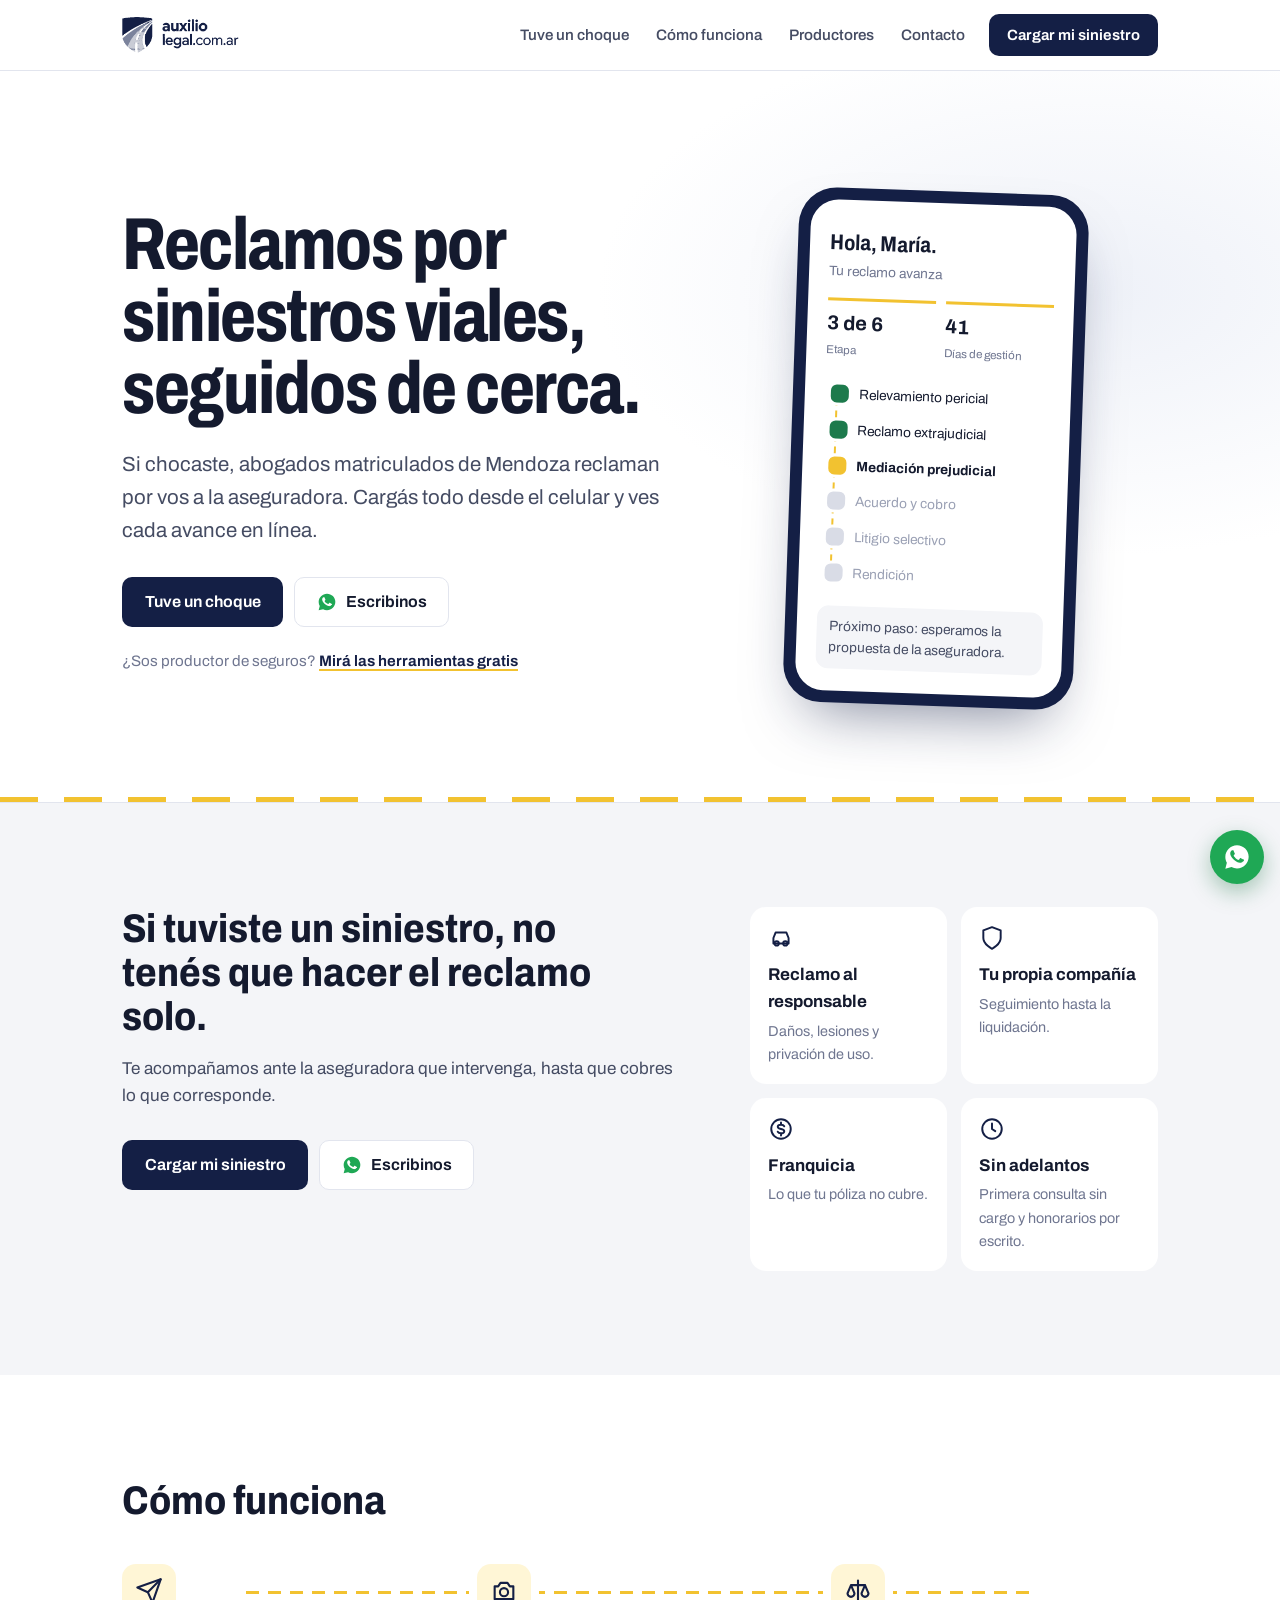
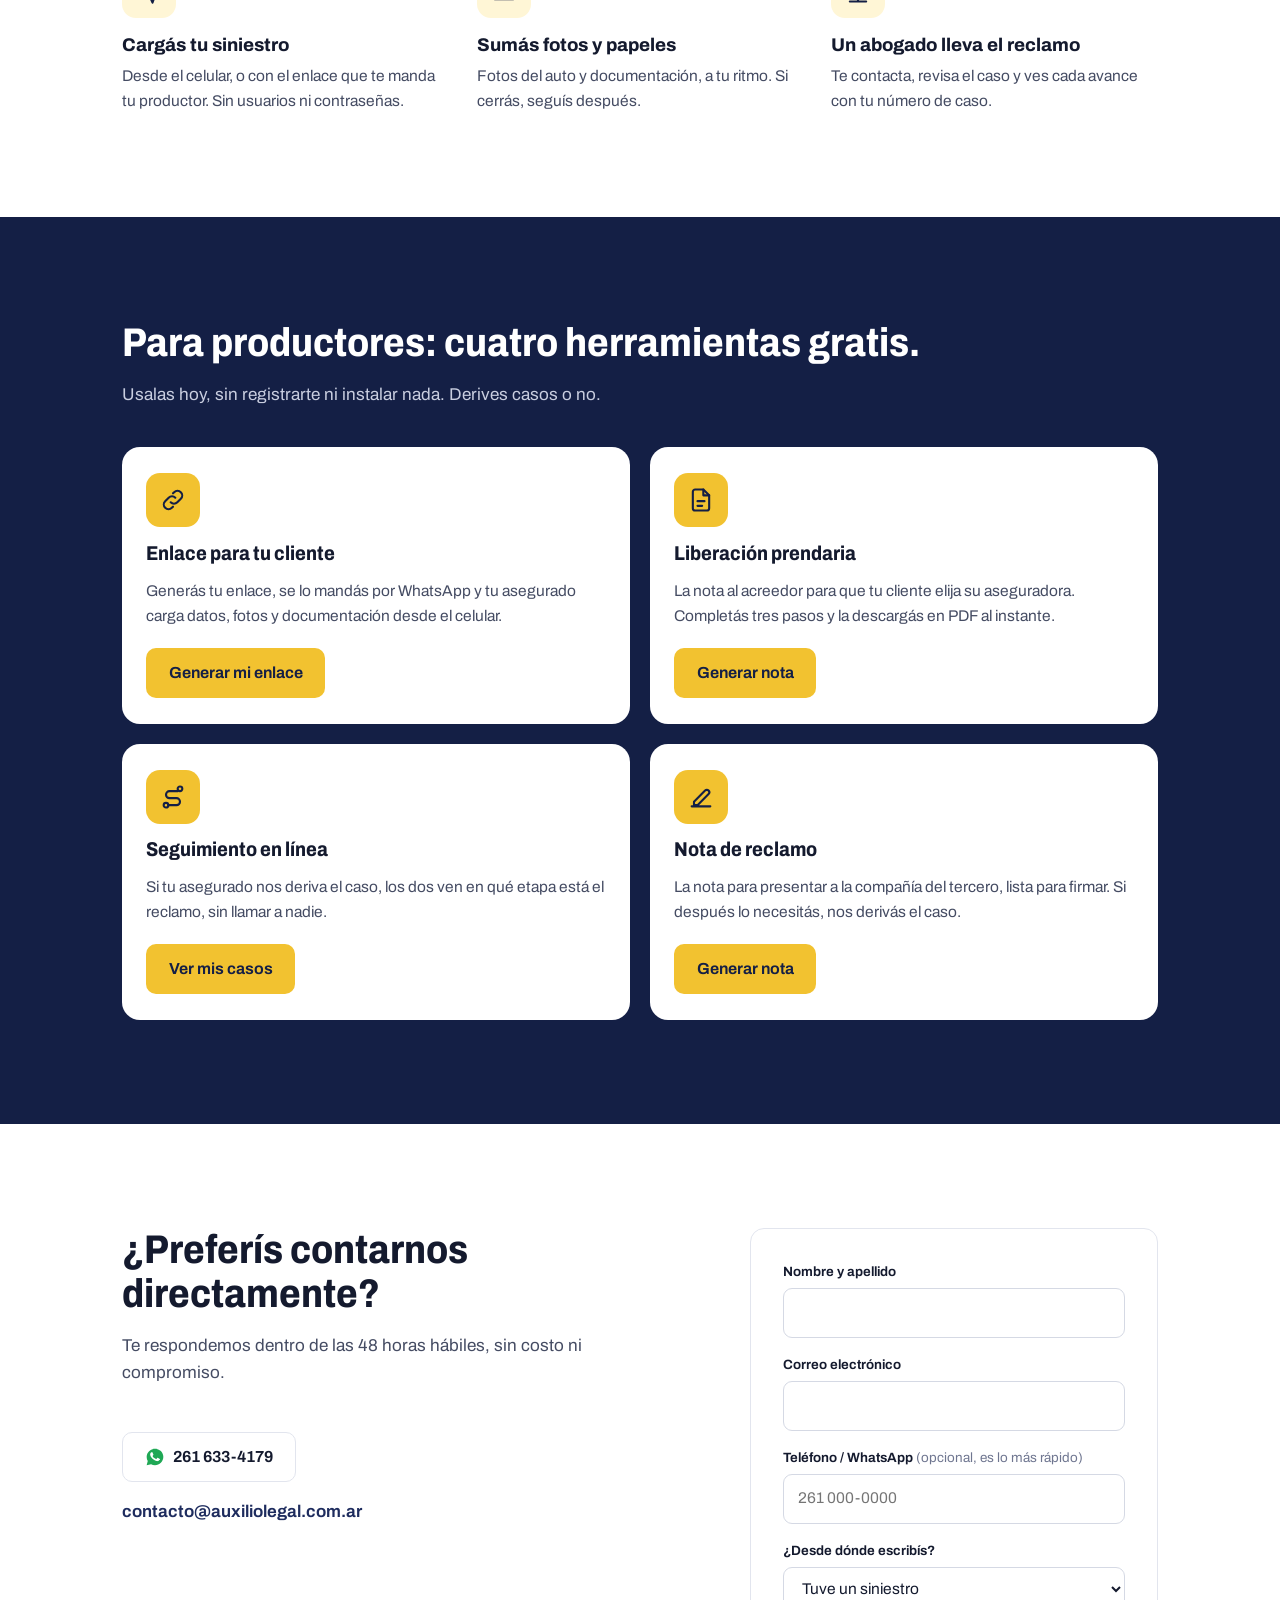
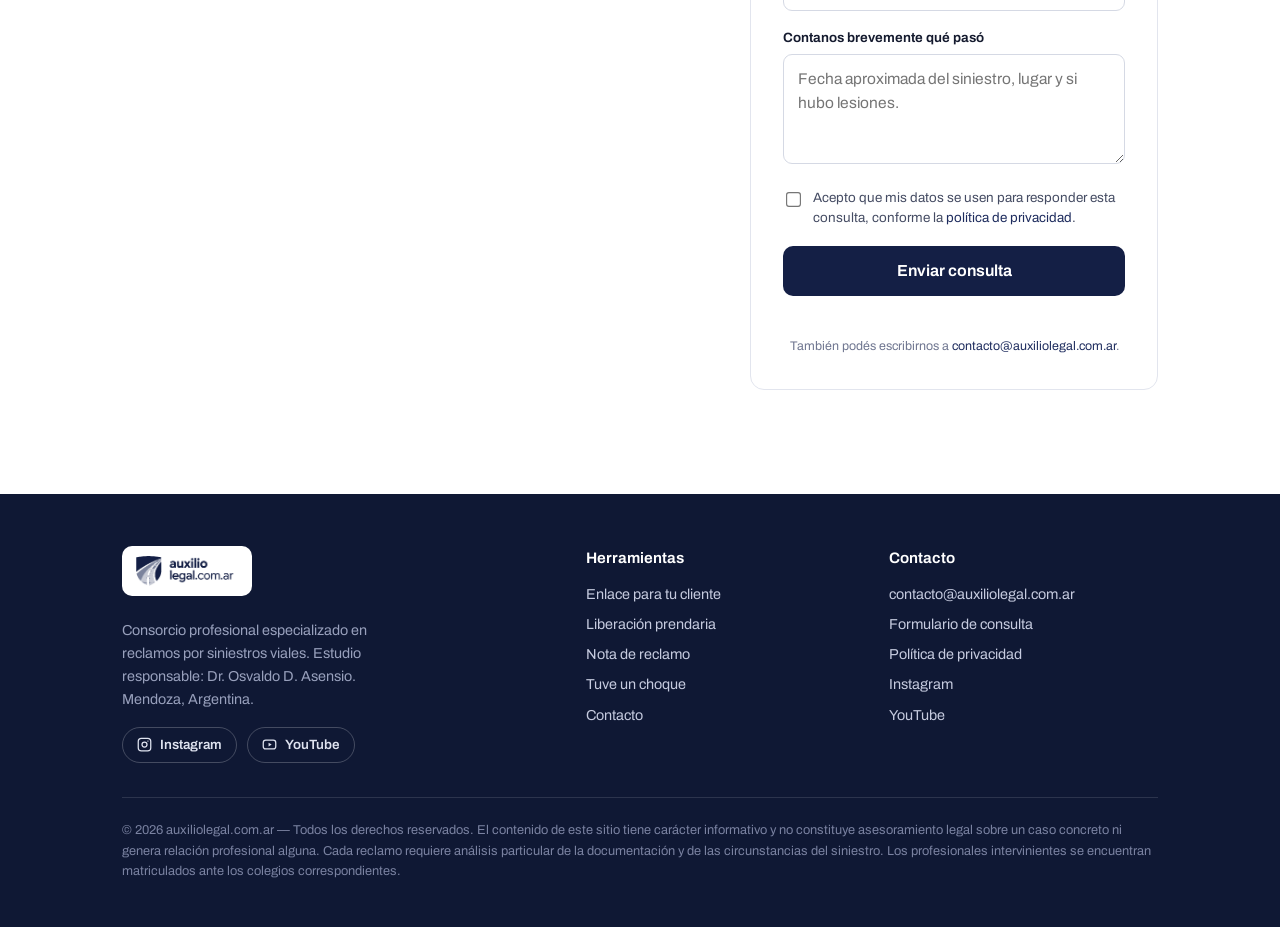
==== index.html @ 7594c1c8 "Sitio AuxilioLegal: landing de campaña /choque y correcciones del QA Co-Authored-By: Claude Opus 5.5" ====
<!DOCTYPE html>
<html lang="es-AR">
<head>
<meta charset="utf-8">
<meta name="viewport" content="width=device-width, initial-scale=1">
<title>AuxilioLegal — Reclamos por siniestros viales</title>
<meta name="description" content="Abogados matriculados de Mendoza para reclamos por choques y siniestros viales: daños del vehículo, lesiones y días sin auto. Cargá tu siniestro desde el celular. Primera consulta sin costo.">
<link rel="canonical" href="https://auxiliolegal.com.ar/">
<meta name="theme-color" content="#141f45">
<link rel="icon" type="image/png" href="/assets/favicon.png">
<meta property="og:title" content="AuxilioLegal — Reclamos por siniestros viales">
<meta property="og:description" content="Acompañamos a quienes tuvieron un siniestro vial en su reclamo ante las compañías de seguros, con abogados matriculados y condiciones por escrito.">
<meta property="og:type" content="website">
<meta property="og:locale" content="es_AR">
<meta property="og:url" content="https://auxiliolegal.com.ar/">
<meta property="og:image" content="https://auxiliolegal.com.ar/assets/og-choque.png">
<meta property="og:image:width" content="1200">
<meta property="og:image:height" content="630">
<meta name="twitter:card" content="summary_large_image">
<link rel="preconnect" href="https://fonts.googleapis.com">
<link rel="preconnect" href="https://fonts.gstatic.com" crossorigin>
<link href="https://fonts.googleapis.com/css2?family=Archivo:wdth,wght@62..125,400..800&display=swap" rel="stylesheet">
<link rel="stylesheet" href="/assets/al.css">
</head>
<body>

<header class="top">
  <div class="wrap bar">
    <a class="brand" href="/" aria-label="AuxilioLegal — inicio"><img src="/assets/logo.png" alt="AuxilioLegal" width="440" height="130"></a>
    <nav>
      <ul class="nav-links" id="navLinks">
        <li><a href="/choque">Tuve un choque</a></li>
        <li><a href="#como">Cómo funciona</a></li>
        <li><a href="#productores">Productores</a></li>
        <li><a href="#contacto">Contacto</a></li>
      </ul>
      <button class="nav-toggle" id="navToggle" aria-label="Abrir menú" aria-expanded="false" aria-controls="navLinks"><span></span></button>
    </nav>
    <a class="btn btn-primary bar-cta" href="/s?o=home">Cargar mi siniestro</a>
  </div>
</header>

<main id="top">

<section class="hero hero2">
  <div class="wrap hero-grid2">
    <div>
      <h1>Reclamos por siniestros viales, seguidos de cerca.</h1>
      <p class="lead">Si chocaste, abogados matriculados de Mendoza reclaman por vos a la aseguradora. Cargás todo desde el celular y ves cada avance en línea.</p>
      <div class="actions">
        <a class="btn btn-primary" href="/choque">Tuve un choque</a>
        <a class="btn btn-wa" href="https://wa.me/5492616334179?text=Hola%2C%20quiero%20hacer%20una%20consulta%20por%20un%20siniestro%20vial." target="_blank" rel="noopener"><svg viewBox="0 0 24 24" aria-hidden="true"><path d="M12 2C6.5 2 2 6.5 2 12c0 1.8.5 3.4 1.3 4.9L2 22l5.3-1.4c1.4.8 3 1.2 4.7 1.2 5.5 0 10-4.5 10-10S17.5 2 12 2zm5.2 13.6c-.2.6-1.3 1.2-1.8 1.3-.5.1-1 .1-1.7-.1-.4-.1-.9-.3-1.6-.6-2.8-1.2-4.6-4-4.8-4.2-.1-.2-1.1-1.5-1.1-2.9s.7-2.1 1-2.4c.3-.3.6-.4.8-.4h.6c.2 0 .4 0 .6.5.2.6.8 2 .9 2.1.1.1.1.3 0 .5-.1.2-.2.3-.3.5l-.5.5c-.1.1-.3.3-.1.6.2.3.7 1.2 1.6 2 1.1 1 2 1.3 2.3 1.4.3.1.5.1.6-.1.2-.2.7-.9.9-1.2.2-.3.4-.2.7-.1.3.1 1.7.8 2 1 .3.1.5.2.6.3.1.2.1.7-.1 1.3z"/></svg>Escribinos</a>
      </div>
      <p class="pro-link">¿Sos productor de seguros? <a href="#productores">Mirá las herramientas gratis</a></p>
    </div>
    <div class="phone" aria-hidden="true">
      <div class="phone-in">
        <div class="ph-top"><b>Hola, María.</b><span>Tu reclamo avanza</span></div>
        <div class="ph-stats"><div><b>3 de 6</b><span>Etapa</span></div><div><b>41</b><span>Días de gestión</span></div></div>
        <ol class="ph-road">
          <li class="ok">Relevamiento pericial</li><li class="ok">Reclamo extrajudicial</li>
          <li class="now">Mediación prejudicial</li><li>Acuerdo y cobro</li><li>Litigio selectivo</li><li>Rendición</li>
        </ol>
        <div class="ph-next">Próximo paso: esperamos la propuesta de la aseguradora.</div>
      </div>
    </div>
  </div>
</section>

<section id="clientes" class="tint">
  <div class="wrap split">
    <div>
      <h2>Si tuviste un siniestro, no tenés que hacer el reclamo solo.</h2>
      <p class="sub">Te acompañamos ante la aseguradora que intervenga, hasta que cobres lo que corresponde.</p>
      <div class="actions">
        <a class="btn btn-primary" href="/s?o=home">Cargar mi siniestro</a>
        <a class="btn btn-wa" href="https://wa.me/5492616334179?text=Hola%2C%20quiero%20hacer%20una%20consulta%20por%20un%20siniestro%20vial." target="_blank" rel="noopener"><svg viewBox="0 0 24 24" aria-hidden="true"><path d="M12 2C6.5 2 2 6.5 2 12c0 1.8.5 3.4 1.3 4.9L2 22l5.3-1.4c1.4.8 3 1.2 4.7 1.2 5.5 0 10-4.5 10-10S17.5 2 12 2zm5.2 13.6c-.2.6-1.3 1.2-1.8 1.3-.5.1-1 .1-1.7-.1-.4-.1-.9-.3-1.6-.6-2.8-1.2-4.6-4-4.8-4.2-.1-.2-1.1-1.5-1.1-2.9s.7-2.1 1-2.4c.3-.3.6-.4.8-.4h.6c.2 0 .4 0 .6.5.2.6.8 2 .9 2.1.1.1.1.3 0 .5-.1.2-.2.3-.3.5l-.5.5c-.1.1-.3.3-.1.6.2.3.7 1.2 1.6 2 1.1 1 2 1.3 2.3 1.4.3.1.5.1.6-.1.2-.2.7-.9.9-1.2.2-.3.4-.2.7-.1.3.1 1.7.8 2 1 .3.1.5.2.6.3.1.2.1.7-.1 1.3z"/></svg>Escribinos</a>
      </div>
    </div>
    <div class="tiles">
      <div><svg class="ic" viewBox="0 0 24 24" aria-hidden="true"><path d="M5 17h14v-5l-2-5H7l-2 5z"/><circle cx="8" cy="17" r="2"/><circle cx="16" cy="17" r="2"/></svg><b>Reclamo al responsable</b><span>Daños, lesiones y privación de uso.</span></div>
      <div><svg class="ic" viewBox="0 0 24 24" aria-hidden="true"><path d="M12 22s8-4 8-10V5l-8-3-8 3v7c0 6 8 10 8 10z"/></svg><b>Tu propia compañía</b><span>Seguimiento hasta la liquidación.</span></div>
      <div><svg class="ic" viewBox="0 0 24 24" aria-hidden="true"><circle cx="12" cy="12" r="9"/><path d="M15 9.5c-.5-1-1.6-1.5-3-1.5-1.7 0-3 .8-3 2s1.3 1.7 3 2 3 .8 3 2-1.3 2-3 2c-1.4 0-2.5-.5-3-1.5M12 6v2M12 16v2"/></svg><b>Franquicia</b><span>Lo que tu póliza no cubre.</span></div>
      <div><svg class="ic" viewBox="0 0 24 24" aria-hidden="true"><circle cx="12" cy="12" r="9"/><path d="M12 7v5l3 2"/></svg><b>Sin adelantos</b><span>Primera consulta sin cargo y honorarios por escrito.</span></div>
    </div>
  </div>
</section>
<section id="como">
  <div class="wrap">
    <h2>Cómo funciona</h2>
    <ol class="flow">
      <li><span class="tile t-light"><svg class="ic" viewBox="0 0 24 24" aria-hidden="true"><path d="M22 2 11 13"/><path d="M22 2 15 22l-4-9-9-4z"/></svg></span><h3>Cargás tu siniestro</h3><p>Desde el celular, o con el enlace que te manda tu productor. Sin usuarios ni contraseñas.</p></li>
      <li><span class="tile t-light"><svg class="ic" viewBox="0 0 24 24" aria-hidden="true"><path d="M4 8h3l2-3h6l2 3h3v11H4z"/><circle cx="12" cy="13" r="3.5"/></svg></span><h3>Sumás fotos y papeles</h3><p>Fotos del auto y documentación, a tu ritmo. Si cerrás, seguís después.</p></li>
      <li><span class="tile t-light"><svg class="ic" viewBox="0 0 24 24" aria-hidden="true"><path d="M12 3v18M5 21h14M6 7h12M6 7l-3 7a3 3 0 0 0 6 0zM18 7l-3 7a3 3 0 0 0 6 0z"/></svg></span><h3>Un abogado lleva el reclamo</h3><p>Te contacta, revisa el caso y ves cada avance con tu número de caso.</p></li>
    </ol>
  </div>
</section>
<section id="productores" class="band tools-band">
  <div class="wrap">
    <h2>Para productores: cuatro herramientas gratis.</h2>
    <p class="sub">Usalas hoy, sin registrarte ni instalar nada. Derives casos o no.</p>
    <div class="tools tools4">
      <article class="tool-card">
        <span class="tile"><svg class="ic" viewBox="0 0 24 24" aria-hidden="true"><path d="M10 14a4 4 0 0 0 5.7 0l3-3a4 4 0 0 0-5.7-5.7l-1 1"/><path d="M14 10a4 4 0 0 0-5.7 0l-3 3a4 4 0 0 0 5.7 5.7l1-1"/></svg></span>
        <h3>Enlace para tu cliente</h3>
        <p>Generás tu enlace, se lo mandás por WhatsApp y tu asegurado carga datos, fotos y documentación desde el celular.</p>
        <a class="btn btn-road" href="/enlace">Generar mi enlace</a>
      </article>
      <article class="tool-card">
        <span class="tile"><svg class="ic" viewBox="0 0 24 24" aria-hidden="true"><path d="M14 3H7a2 2 0 0 0-2 2v14a2 2 0 0 0 2 2h10a2 2 0 0 0 2-2V8z"/><path d="M14 3v5h5M9 13h6M9 17h4"/></svg></span>
        <h3>Liberación prendaria</h3>
        <p>La nota al acreedor para que tu cliente elija su aseguradora. Completás tres pasos y la descargás en PDF al instante.</p>
        <a class="btn btn-road" href="/prendaria">Generar nota</a>
      </article>
      <article class="tool-card">
        <span class="tile"><svg class="ic" viewBox="0 0 24 24" aria-hidden="true"><circle cx="6" cy="19" r="2"/><circle cx="18" cy="5" r="2"/><path d="M8 19h7a3 3 0 0 0 0-6H9a3 3 0 0 1 0-6h7"/></svg></span>
        <h3>Seguimiento en línea</h3>
        <p>Si tu asegurado nos deriva el caso, los dos ven en qué etapa está el reclamo, sin llamar a nadie.</p>
        <a class="btn btn-road" href="/enlace">Ver mis casos</a>
      </article>
      <article class="tool-card">
        <span class="tile"><svg class="ic" viewBox="0 0 24 24" aria-hidden="true"><path d="M4 20h16M6 16l9.5-9.5a2.1 2.1 0 0 1 3 3L9 19H6z"/></svg></span>
        <h3>Nota de reclamo</h3>
        <p>La nota para presentar a la compañía del tercero, lista para firmar. Si después lo necesitás, nos derivás el caso.</p>
        <a class="btn btn-road" href="/nota">Generar nota</a>
      </article>
    </div>
  </div>
</section>

<section id="contacto">
  <div class="wrap split">
    <div>
      <h2>¿Preferís contarnos directamente?</h2>
      <p class="sub">Te respondemos dentro de las 48 horas hábiles, sin costo ni compromiso.</p>
      <a class="btn btn-wa" href="https://wa.me/5492616334179?text=Hola%2C%20quiero%20hacer%20una%20consulta%20por%20un%20siniestro%20vial." target="_blank" rel="noopener"><svg viewBox="0 0 24 24" aria-hidden="true"><path d="M12 2C6.5 2 2 6.5 2 12c0 1.8.5 3.4 1.3 4.9L2 22l5.3-1.4c1.4.8 3 1.2 4.7 1.2 5.5 0 10-4.5 10-10S17.5 2 12 2zm5.2 13.6c-.2.6-1.3 1.2-1.8 1.3-.5.1-1 .1-1.7-.1-.4-.1-.9-.3-1.6-.6-2.8-1.2-4.6-4-4.8-4.2-.1-.2-1.1-1.5-1.1-2.9s.7-2.1 1-2.4c.3-.3.6-.4.8-.4h.6c.2 0 .4 0 .6.5.2.6.8 2 .9 2.1.1.1.1.3 0 .5-.1.2-.2.3-.3.5l-.5.5c-.1.1-.3.3-.1.6.2.3.7 1.2 1.6 2 1.1 1 2 1.3 2.3 1.4.3.1.5.1.6-.1.2-.2.7-.9.9-1.2.2-.3.4-.2.7-.1.3.1 1.7.8 2 1 .3.1.5.2.6.3.1.2.1.7-.1 1.3z"/></svg>261 633-4179</a>
      <p class="mail"><a href="mailto:contacto@auxiliolegal.com.ar">contacto@auxiliolegal.com.ar</a></p>
    </div>
    <div class="contact-box">
      <form id="al-form" novalidate>
        <div class="field">
          <label for="nombre">Nombre y apellido</label>
          <input id="nombre" name="nombre" type="text" required autocomplete="name">
        </div>
        <div class="field">
          <label for="email">Correo electrónico</label>
          <input id="email" name="email" type="email" required autocomplete="email">
        </div>
        <div class="field">
          <label for="telefono">Teléfono / WhatsApp <span style="color:var(--steel);font-weight:400">(opcional, es lo más rápido)</span></label>
          <input id="telefono" name="telefono" type="tel" autocomplete="tel" placeholder="261 000-0000">
        </div>
        <div class="field">
          <label for="tipo">¿Desde dónde escribís?</label>
          <select id="tipo" name="tipo">
            <option>Tuve un siniestro</option>
            <option>Soy productor de seguros</option>
            <option>Otra consulta</option>
          </select>
        </div>
        <div class="field">
          <label for="mensaje">Contanos brevemente qué pasó</label>
          <textarea id="mensaje" name="mensaje" required placeholder="Fecha aproximada del siniestro, lugar y si hubo lesiones."></textarea>
        </div>
        <label style="display:flex;gap:.6rem;align-items:flex-start;font-size:.84rem;color:var(--body);margin:0 0 1.1rem;cursor:pointer">
          <input id="consentimiento" type="checkbox" style="margin-top:.28rem;flex:0 0 auto">
          <span>Acepto que mis datos se usen para responder esta consulta, conforme la <a href="/privacidad">política de privacidad</a>.</span>
        </label>
        <input type="text" name="empresa" id="empresa" tabindex="-1" autocomplete="off" aria-hidden="true" style="position:absolute;left:-9999px;width:1px;height:1px">
        <button class="btn btn-primary" id="al-submit" type="submit" style="width:100%">Enviar consulta</button>
        <p id="al-msg" role="status" aria-live="polite" style="font-size:.86rem;margin:.9rem 0 0;text-align:center;min-height:1.2em"></p>
        <p style="font-size:.78rem;color:var(--steel);margin:.6rem 0 0;text-align:center">
          También podés escribirnos a <a href="mailto:contacto@auxiliolegal.com.ar">contacto@auxiliolegal.com.ar</a>.
        </p>
      </form>
    </div>
  </div>
</section>

</main>

<footer>
  <div class="wrap">
    <div class="foot-grid">
      <div>
        <span class="foot-logo"><img src="/assets/logo.png" alt="AuxilioLegal"></span>
        <p style="max-width:36ch">
          Consorcio profesional especializado en reclamos por siniestros viales.
          Estudio responsable: Dr. Osvaldo D. Asensio. Mendoza, Argentina.
        </p>
        <ul class="social">
          <li><a href="https://www.instagram.com/auxiliolegal.ar/" target="_blank" rel="noopener"><svg viewBox="0 0 24 24" fill="none" stroke="currentColor" stroke-width="2" stroke-linecap="round" stroke-linejoin="round"><rect x="2" y="2" width="20" height="20" rx="5"/><circle cx="12" cy="12" r="4"/><circle cx="17.5" cy="6.5" r="1.1" fill="currentColor" stroke="none"/></svg>Instagram</a></li>
          <li><a href="https://www.youtube.com/@auxiliolegal_ar" target="_blank" rel="noopener"><svg viewBox="0 0 24 24" fill="none" stroke="currentColor" stroke-width="2" stroke-linecap="round" stroke-linejoin="round"><rect x="2" y="5" width="20" height="14" rx="4"/><polygon points="10.5,9 15.5,12 10.5,15" fill="currentColor" stroke="none"/></svg>YouTube</a></li>
        </ul>
      </div>
      <div>
        <h4>Herramientas</h4>
        <ul class="foot-links">
          <li><a href="/enlace">Enlace para tu cliente</a></li>
          <li><a href="/prendaria">Liberación prendaria</a></li>
          <li><a href="/nota">Nota de reclamo</a></li>
          <li><a href="/choque">Tuve un choque</a></li>
          <li><a href="#contacto">Contacto</a></li>
        </ul>
      </div>
      <div>
        <h4>Contacto</h4>
        <ul class="foot-links">
          <li><a href="mailto:contacto@auxiliolegal.com.ar">contacto@auxiliolegal.com.ar</a></li>
          <li><a href="#contacto">Formulario de consulta</a></li>
          <li><a href="/privacidad">Política de privacidad</a></li>
          <li><a href="https://www.instagram.com/auxiliolegal.ar/" target="_blank" rel="noopener">Instagram</a></li>
          <li><a href="https://www.youtube.com/@auxiliolegal_ar" target="_blank" rel="noopener">YouTube</a></li>
        </ul>
      </div>
    </div>
    <p class="legal">
      © <span id="y">2026</span> auxiliolegal.com.ar — Todos los derechos reservados.
      El contenido de este sitio tiene carácter informativo y no constituye asesoramiento
      legal sobre un caso concreto ni genera relación profesional alguna. Cada reclamo
      requiere análisis particular de la documentación y de las circunstancias del siniestro.
      Los profesionales intervinientes se encuentran matriculados ante los colegios
      correspondientes.
    </p>
  </div>
</footer>

<script>document.getElementById('y').textContent=new Date().getFullYear();</script>
<script>
(function(){
  var URL_SB="https://hfwqpjmbqsjtdyeajhqv.supabase.co/rest/v1/consultas";
  var KEY="sb_publishable_bVyhboFI2QwZqvKTOF9Quw_klcuXkdV";
  var f=document.getElementById("al-form"), msg=document.getElementById("al-msg"), btn=document.getElementById("al-submit");
  if(!f) return;
  function say(t,ok){ msg.textContent=t; msg.style.color = ok ? "#1d7a4c" : "#b3261e"; }
  f.addEventListener("submit", function(e){
    e.preventDefault();
    var nombre=f.nombre.value.trim(), email=f.email.value.trim(), mensaje=f.mensaje.value.trim();
    if(!nombre||!email||!mensaje){ say("Completá nombre, correo y tu consulta.",false); return; }
    if(!/^[^@\s]+@[^@\s]+\.[^@\s]+$/.test(email)){ say("Revisá el correo, parece incompleto.",false); return; }
    if(f.empresa.value){ f.reset(); say("Listo, recibimos tu consulta.",true); return; }
    if(f.telefono.value.trim() && f.telefono.value.replace(/\D/g,"").length<8){ say("Revisá el teléfono: poné la característica y el número.",false); return; }
    if(!document.getElementById("consentimiento").checked){ say("Necesitamos tu conformidad para poder responderte.",false); return; }
    btn.disabled=true; var orig=btn.textContent; btn.textContent="Enviando...";
    fetch(URL_SB,{method:"POST",headers:{"apikey":KEY,"Authorization":"Bearer "+KEY,"Content-Type":"application/json","Prefer":"return=minimal"},
      body:JSON.stringify({nombre:nombre,email:email,telefono:f.telefono.value.trim()||null,tipo:f.tipo.value,mensaje:mensaje,consentimiento:true,origen:"web-home"})})
    .then(function(r){
      if(r.ok){ f.reset(); say("Listo, recibimos tu consulta. Te respondemos dentro de las 48 horas hábiles.",true); }
      else { say("No pudimos enviarla. Escribinos por WhatsApp al 261 633-4179 o a contacto@auxiliolegal.com.ar.",false); }
    })
    .catch(function(){ say("No pudimos enviarla. Escribinos por WhatsApp al 261 633-4179 o a contacto@auxiliolegal.com.ar.",false); })
    .finally(function(){ btn.disabled=false; btn.textContent=orig; });
  });
})();
</script>
<script src="/assets/app.js"></script>
<a class="wa-float" href="https://wa.me/5492616334179?text=Hola%2C%20quiero%20hacer%20una%20consulta%20por%20un%20siniestro%20vial." target="_blank" rel="noopener" aria-label="Escribinos por WhatsApp"><svg viewBox="0 0 24 24" aria-hidden="true"><path d="M12 2C6.5 2 2 6.5 2 12c0 1.8.5 3.4 1.3 4.9L2 22l5.3-1.4c1.4.8 3 1.2 4.7 1.2 5.5 0 10-4.5 10-10S17.5 2 12 2zm5.2 13.6c-.2.6-1.3 1.2-1.8 1.3-.5.1-1 .1-1.7-.1-.4-.1-.9-.3-1.6-.6-2.8-1.2-4.6-4-4.8-4.2-.1-.2-1.1-1.5-1.1-2.9s.7-2.1 1-2.4c.3-.3.6-.4.8-.4h.6c.2 0 .4 0 .6.5.2.6.8 2 .9 2.1.1.1.1.3 0 .5-.1.2-.2.3-.3.5l-.5.5c-.1.1-.3.3-.1.6.2.3.7 1.2 1.6 2 1.1 1 2 1.3 2.3 1.4.3.1.5.1.6-.1.2-.2.7-.9.9-1.2.2-.3.4-.2.7-.1.3.1 1.7.8 2 1 .3.1.5.2.6.3.1.2.1.7-.1 1.3z"/></svg></a>
</body>
</html>
---- assets/al.css ----
:root{
  --navy:#141f45; --navy-2:#1e2c5e; --ink:#141a2e; --body:#454c63; --muted:#6f7690;
  --line:#e2e5ee; --fog:#f4f5f8; --road:#f2c230; --wa:#1fa855; --steel:#6f7690;
  --maxw:1080px;
}
*{box-sizing:border-box}
html{scroll-behavior:smooth;scroll-padding-top:84px}
body{margin:0;background:#fff;color:var(--body);
  font-family:'Archivo',system-ui,-apple-system,'Segoe UI',Roboto,Arial,sans-serif;
  font-size:17px;line-height:1.6;font-variation-settings:"wdth" 100;-webkit-font-smoothing:antialiased}
img{max-width:100%;display:block}
a{color:var(--navy-2);text-decoration:none}
h1,h2,h3{color:var(--ink);margin:0;font-weight:750}
h1{font-size:clamp(2.4rem,7vw,4.6rem);line-height:.98;letter-spacing:-.02em;font-stretch:78%;font-variation-settings:"wdth" 78;max-width:13ch}
@media(min-width:861px){h1{max-width:15ch}}
h2{font-size:clamp(1.65rem,3.6vw,2.5rem);line-height:1.1;letter-spacing:0;font-variation-settings:"wdth" 88;max-width:22ch}
h3{font-size:1.06rem;line-height:1.3}
p{margin:0 0 1rem}
.wrap{max-width:var(--maxw);margin:0 auto;padding:0 22px}
:focus-visible{outline:3px solid var(--road);outline-offset:2px;border-radius:4px}

/* Botones */
.btn{display:inline-flex;align-items:center;justify-content:center;gap:.55rem;min-height:50px;
  padding:0 1.35rem;border-radius:10px;font:inherit;font-weight:650;font-size:1rem;line-height:1;
  border:1.5px solid transparent;cursor:pointer;transition:background .15s,border-color .15s;white-space:nowrap}
.btn svg{width:20px;height:20px;flex:0 0 20px;fill:currentColor}
.btn-primary{background:var(--navy);color:#fff}
.btn-primary:hover{background:var(--navy-2)}
.btn-wa{background:#fff;color:var(--ink);border-color:var(--line)}
.btn-wa svg{fill:var(--wa)}
.btn-wa:hover{border-color:var(--wa)}
.btn-light{background:#fff;color:var(--navy)}
.btn-light:hover{background:#e7e9f1}
.btn-outline-light{color:#fff;border-color:rgba(255,255,255,.4)}
.btn-outline-light:hover{border-color:#fff}
.actions{display:flex;flex-wrap:wrap;gap:.7rem;margin-top:1.9rem}
@media(max-width:560px){.actions .btn{flex:1 1 100%}}

/* Header */
.top{position:sticky;top:0;z-index:50;background:rgba(255,255,255,.95);backdrop-filter:blur(8px);border-bottom:1px solid var(--line)}
.bar{display:flex;align-items:center;gap:1.5rem;height:70px}
.brand{margin-right:auto}
.brand img{height:36px;width:auto}
.nav-links{display:flex;gap:1.7rem;list-style:none;margin:0;padding:0}
.nav-links a{font-size:.95rem;font-weight:550;color:var(--body)}
.nav-links a:hover{color:var(--navy)}
.bar-cta{min-height:42px;padding:0 1.05rem;font-size:.93rem}
.nav-toggle{display:none;width:44px;height:44px;border:1.5px solid var(--line);border-radius:10px;background:#fff;cursor:pointer;padding:0;align-items:center;justify-content:center}
.nav-toggle span,.nav-toggle span:before,.nav-toggle span:after{display:block;width:19px;height:2px;background:var(--navy);position:relative}
.nav-toggle span:before,.nav-toggle span:after{content:"";position:absolute;left:0}
.nav-toggle span:before{top:-6px}.nav-toggle span:after{top:6px}
@media(max-width:860px){
  .bar-cta{display:none}
  .nav-toggle{display:inline-flex}
  .nav-links{position:absolute;top:70px;left:0;right:0;display:none;flex-direction:column;gap:0;background:#fff;
    padding:6px 22px 16px;border-bottom:1px solid var(--line);box-shadow:0 18px 30px -18px rgba(20,31,69,.25)}
  .nav-links.open{display:flex}
  .nav-links a{display:block;padding:.85rem 0;border-bottom:1px solid var(--line);font-size:1.02rem}
  .nav-links li:last-child a{border-bottom:0}
}

/* Hero */
.hero{padding:clamp(56px,11vw,120px) 0 clamp(52px,8vw,96px);border-bottom:1px solid var(--line);
  background:linear-gradient(90deg,var(--road) 0 38px,transparent 38px 64px) left bottom/64px 5px repeat-x}
.hero .lead{font-size:clamp(1.08rem,2vw,1.28rem);max-width:36em;margin-top:1.5rem;color:var(--body)}
.note{display:flex;flex-wrap:wrap;gap:.35rem 1.4rem;margin:1.3rem 0 0;font-size:.9rem;color:var(--muted)}
.aside-link{display:inline-block;margin-top:2.2rem;font-weight:650;color:var(--navy);border-bottom:2px solid var(--road);padding-bottom:2px}

/* Secciones */
section{padding:clamp(56px,9vw,104px) 0}
.tint{background:var(--fog)}
.sub{font-size:1.07rem;max-width:40em;margin-top:1rem}
.split{display:grid;grid-template-columns:1.15fr .85fr;gap:clamp(32px,6vw,80px);align-items:start}
@media(max-width:860px){.split{grid-template-columns:1fr}}

.checks{list-style:none;padding:0;margin:1.8rem 0 0}
.checks li{position:relative;padding-left:1.7rem;margin-bottom:1rem}
.checks li:before{content:"";position:absolute;left:0;top:.62em;width:.8rem;height:3px;background:var(--road)}
.checks b{color:var(--ink);font-weight:650}

.need{border-top:3px solid var(--navy);padding-top:1.4rem}
.need ul{padding-left:1.1rem;margin:1rem 0 1.2rem}
.need li{margin-bottom:.45rem}
.need li::marker{color:var(--muted)}
.need p{font-size:.93rem;color:var(--muted)}

/* Recorrido */
.road{list-style:none;margin:2.8rem 0 0;padding:0;display:grid;grid-template-columns:repeat(3,1fr);gap:2.4rem 2.2rem;position:relative}
.road li{display:grid;grid-template-columns:auto 1fr;gap:1rem;align-items:start}
.km{display:inline-flex;align-items:center;justify-content:center;width:40px;height:40px;border-radius:8px;background:var(--navy);color:#fff;
  font-weight:750;font-variation-settings:"wdth" 80;font-size:1.05rem;box-shadow:0 0 0 4px var(--fog)}
.road h3{margin:.45rem 0 .35rem}
.road p{font-size:.95rem;margin:0}
@media(max-width:860px){
  .road{grid-template-columns:1fr;gap:1.9rem;padding-left:0}
  .road:before{content:"";position:absolute;left:19px;top:20px;bottom:20px;width:3px;
    background:linear-gradient(var(--road) 0 60%,transparent 60% 100%) 0 0/3px 22px repeat-y}
  .road li{position:relative}
}
@media(min-width:861px){
  .road:before{content:"";position:absolute;left:20px;right:20px;top:20px;height:3px;
    background:linear-gradient(90deg,var(--road) 0 60%,transparent 60% 100%) 0 0/22px 3px repeat-x;display:none}
}

/* Productores */
.band{background:var(--navy);color:#c9cee0}
.band h2{color:#fff}
.band .sub{color:#c9cee0}
.band .checks{margin-top:0}
.band .checks li{color:#d8dcea}
.band .checks b{color:#fff}
@media(max-width:860px){.band .checks{margin-top:.5rem}}

/* Consorcio */
.areas{display:grid;grid-template-columns:repeat(3,1fr);gap:2rem;margin-top:2.6rem}
.areas>div{border-top:1px solid var(--line);padding-top:1.2rem}
.areas p{font-size:.95rem;margin:.5rem 0 0}
@media(max-width:860px){.areas{grid-template-columns:1fr;gap:1.4rem}}

/* Contacto */
#contacto .btn-wa{margin-top:1.8rem}
.mail{margin:1rem 0 0;font-weight:650}
.fine{font-size:.86rem;color:var(--muted);margin-top:1.4rem;max-width:32em}
.contact-box{background:#fff;border:1px solid var(--line);border-radius:14px;padding:clamp(22px,4vw,32px)}
.field{margin-bottom:1rem}
label{display:block;font-size:.84rem;font-weight:650;color:var(--ink);margin-bottom:.35rem}
input,textarea,select{width:100%;padding:.72rem .85rem;border:1px solid #d5d9e4;border-radius:9px;font:inherit;font-size:.97rem;color:var(--ink);background:#fff}
input:focus,textarea:focus,select:focus{outline:none;border-color:var(--navy-2);box-shadow:0 0 0 3px rgba(30,44,94,.12)}
textarea{min-height:110px;resize:vertical}
input[type=checkbox]{width:auto;padding:0;accent-color:var(--navy);transform:scale(1.15)}
label input[type=checkbox]+span{font-weight:400;line-height:1.5}
#al-submit{width:100%}

/* Footer */
footer{background:#0f1834;color:#98a0bc;padding:52px 0 30px;font-size:.9rem}
footer h4{color:#fff;font-size:.95rem;margin:0 0 .8rem;font-weight:650}
.foot-grid{display:grid;grid-template-columns:1.6fr 1fr 1fr;gap:34px}
@media(max-width:760px){.foot-grid{grid-template-columns:1fr;gap:26px}}
footer a{color:#c6cbdf}
footer a:hover{color:#fff}
.foot-links{list-style:none;padding:0;margin:0}
.foot-links li{margin-bottom:.45rem}
.legal{margin-top:34px;padding-top:22px;border-top:1px solid rgba(255,255,255,.12);font-size:.8rem;color:#7a82a1;line-height:1.6}
.foot-logo{background:#fff;border-radius:10px;padding:10px 14px;display:inline-block;margin-bottom:1rem}
.foot-logo img{height:30px}
.social{display:flex;gap:10px;margin:1rem 0 0;padding:0;list-style:none;flex-wrap:wrap}
.social a{display:inline-flex;align-items:center;gap:.45rem;border:1px solid rgba(255,255,255,.22);border-radius:999px;padding:.4rem .9rem;font-size:.84rem;font-weight:600;color:#dfe3f0}
.social svg{width:15px;height:15px}

/* WhatsApp flotante: solo ícono, discreto */
.wa-float{position:fixed;right:16px;bottom:16px;z-index:60;width:54px;height:54px;border-radius:50%;background:var(--wa);
  display:flex;align-items:center;justify-content:center;box-shadow:0 8px 22px rgba(15,110,55,.35)}
.wa-float svg{width:28px;height:28px;fill:#fff}
@media(prefers-reduced-motion:reduce){html{scroll-behavior:auto}}
/* Páginas internas */
.nav{display:flex;align-items:center;justify-content:space-between;gap:1rem;height:70px}
.btn-ghost{color:var(--navy);border-color:var(--line)}
.btn-ghost:hover{border-color:var(--navy)}
.doc{max-width:760px}
.doc h1{font-size:clamp(2rem,5vw,3rem);max-width:none}
.doc .upd{color:var(--muted);font-size:.9rem;margin-top:.6rem}
.doc h2{font-size:1.3rem;max-width:none;margin:2.2rem 0 .6rem}
/* Herramientas: nota del PAS y seguimiento */
.tool .sub{margin-bottom:2rem}
fieldset{border:0;padding:0;margin:0 0 1.6rem}
legend{font-weight:750;color:var(--ink);font-size:1.05rem;margin-bottom:.8rem;padding:0}
.row2{display:grid;grid-template-columns:1fr 1fr;gap:0 1rem}
@media(max-width:560px){.row2{grid-template-columns:1fr}}
.chk{display:flex;gap:.6rem;align-items:flex-start;font-size:.9rem;font-weight:400;color:var(--body);margin:0 0 1.2rem;cursor:pointer}
.chk input{margin-top:.3rem;flex:0 0 auto}
.chk span{font-weight:400}
#go{width:100%}
.msg{font-size:.9rem;margin:.9rem 0 0;min-height:1.2em;text-align:center}
.done h2{margin-bottom:.8rem}
.terms{margin-top:2.6rem;font-size:.88rem;color:var(--muted)}
.terms h2{font-size:1.05rem;margin:0 0 .6rem}
.stats{display:grid;grid-template-columns:repeat(3,1fr);gap:1rem;margin:0 0 1.6rem}
.stats div{border-top:3px solid var(--road);padding-top:.7rem}
.stats b{display:block;font-size:clamp(1.4rem,4vw,2rem);color:var(--ink);font-variation-settings:"wdth" 80;line-height:1.1}
.stats span{font-size:.82rem;color:var(--muted)}
.next{background:var(--fog);border-radius:12px;padding:1.1rem 1.2rem;margin-bottom:.5rem}
.next p{margin:.35rem 0 0}
.road.track{grid-template-columns:1fr;gap:1.4rem;margin-top:2.2rem}
.road.track:before{content:"";position:absolute;left:19px;top:20px;bottom:20px;width:3px;display:block;
  background:linear-gradient(var(--road) 0 60%,transparent 60% 100%) 0 0/3px 22px repeat-y}
.road.track li{position:relative;opacity:.45}
.road.track li.ok,.road.track li.now{opacity:1}
.road.track li.ok .km{background:#1d7a4c;box-shadow:0 0 0 4px #fff}
.road.track li.now .km{background:var(--road);color:var(--ink);box-shadow:0 0 0 4px #fff,0 0 0 7px rgba(242,194,48,.35)}
.road.track .km{box-shadow:0 0 0 4px #fff}
/* ===== v3: portada gráfica y herramientas ===== */
.ic{width:26px;height:26px;fill:none;stroke:currentColor;stroke-width:1.8;stroke-linecap:round;stroke-linejoin:round}
.tile{display:inline-flex;align-items:center;justify-content:center;width:54px;height:54px;border-radius:14px;background:var(--road);color:var(--navy)}
.tile .ic{width:28px;height:28px}
.t-light{background:#fff6d6;color:var(--navy)}
.btn-road{background:var(--road);color:var(--navy)}
.btn-road:hover{background:#ffd54f}
.full{width:100%}
.hero2{background:linear-gradient(90deg,var(--road) 0 38px,transparent 38px 64px) left bottom/64px 5px repeat-x,
  radial-gradient(700px 380px at 85% 30%,#eef1f8 0%,rgba(255,255,255,0) 70%)}
.hero-grid2{display:grid;grid-template-columns:1.1fr .9fr;gap:48px;align-items:center}
@media(max-width:860px){.hero-grid2{grid-template-columns:1fr;gap:36px}.phone{width:260px;transform:none}.phone-in{min-height:0}}
.phone{justify-self:center;width:290px;border-radius:38px;background:var(--navy);padding:12px;box-shadow:0 30px 60px -25px rgba(20,31,69,.55);transform:rotate(2deg)}
.phone-in{background:#fff;border-radius:28px;padding:26px 20px 22px;min-height:470px;font-size:.85rem}
.ph-top b{display:block;font-size:1.35rem;color:var(--ink);font-variation-settings:"wdth" 82}
.ph-top span{color:var(--muted)}
.ph-stats{display:grid;grid-template-columns:1fr 1fr;gap:10px;margin:16px 0}
.ph-stats div{border-top:3px solid var(--road);padding-top:6px}
.ph-stats b{display:block;font-size:1.25rem;color:var(--ink)}
.ph-stats span{font-size:.72rem;color:var(--muted)}
.ph-road{list-style:none;margin:0;padding:0 0 0 4px;position:relative}
.ph-road:before{content:"";position:absolute;left:11px;top:10px;bottom:10px;width:2px;background:linear-gradient(var(--road) 0 60%,transparent 60%) 0 0/2px 12px repeat-y}
.ph-road li{position:relative;padding:7px 0 7px 30px;color:#9aa0b4}
.ph-road li:before{content:"";position:absolute;left:2px;top:8px;width:18px;height:18px;border-radius:6px;background:#d9dce6;box-shadow:0 0 0 3px #fff}
.ph-road li.ok{color:var(--ink)} .ph-road li.ok:before{background:#1d7a4c}
.ph-road li.now{color:var(--ink);font-weight:700} .ph-road li.now:before{background:var(--road)}
.ph-next{margin-top:14px;background:var(--fog);border-radius:12px;padding:10px 12px;color:var(--body)}
.tools-band h2{max-width:none}
.tools{display:grid;grid-template-columns:repeat(3,1fr);gap:20px;margin-top:2.4rem}
@media(max-width:900px){.tools{grid-template-columns:1fr}}
.tool-card{background:#fff;color:var(--body);border-radius:18px;padding:26px 24px;display:flex;flex-direction:column;gap:.8rem}
.tool-card h3{font-size:1.25rem;font-variation-settings:"wdth" 88}
.tool-card p{margin:0;font-size:.97rem;flex:1}
.tool-card .btn{align-self:flex-start;margin-top:.4rem}
.flow{list-style:none;padding:0;margin:2.6rem 0 0;display:grid;grid-template-columns:repeat(3,1fr);gap:28px;position:relative}
.flow:before{content:"";position:absolute;top:27px;left:12%;right:12%;height:3px;background:linear-gradient(90deg,var(--road) 0 60%,transparent 60%) 0 0/22px 3px repeat-x;z-index:0}
.flow li{position:relative;z-index:1}
.flow .tile{box-shadow:0 0 0 8px #fff}
.flow h3{margin:1rem 0 .35rem;font-size:1.15rem}
.flow p{margin:0;font-size:.97rem}
@media(max-width:760px){.flow{grid-template-columns:1fr;gap:22px}.flow:before{display:none}
  .flow li{display:grid;grid-template-columns:auto 1fr;gap:0 16px}.flow .tile{grid-row:span 2}.flow h3{margin:.2rem 0 .2rem}}
.tiles{display:grid;grid-template-columns:1fr 1fr;gap:14px}
.tiles div{background:#fff;border-radius:16px;padding:18px;display:flex;flex-direction:column;gap:.3rem}
.tiles .ic{color:var(--navy);margin-bottom:.3rem}
.tiles b{color:var(--ink)} .tiles span{font-size:.9rem;color:var(--muted)}
/* Herramientas (páginas internas) */
body.app{background:var(--fog)}
body.app header{background:#fff;border-bottom:1px solid var(--line)}
.wiz-top{margin-bottom:1.4rem}
.step-lab{font-size:.88rem;font-weight:650;color:var(--navy)}
.bar-track{height:6px;background:var(--fog);border-radius:9px;margin-top:.5rem;overflow:hidden}
.bar-fill{height:100%;width:0;background:var(--road);border-radius:9px;transition:width .25s}
.wiz .step{min-height:120px}
.wiz-nav{display:flex;justify-content:space-between;gap:.8rem;margin-top:.6rem}
.wiz-nav .btn{flex:1}
.seg{display:grid;grid-template-columns:1fr 1fr;gap:10px;margin-bottom:1.2rem}
.seg label{margin:0;cursor:pointer;position:relative}
.seg input{position:absolute;opacity:0;pointer-events:none;width:1px;height:1px;left:0;top:0}
.seg span{display:block;border:1.5px solid var(--line);border-radius:12px;padding:12px 14px;font-weight:400;font-size:.85rem;color:var(--muted);height:100%}
.seg b{display:block;color:var(--ink);font-size:.98rem;margin-bottom:.15rem}
.seg input:checked+span{border-color:var(--navy);box-shadow:0 0 0 3px rgba(20,31,69,.1);background:#fbfcff}
.seg input:focus-visible+span{outline:3px solid var(--road)}
@media(max-width:480px){.seg{grid-template-columns:1fr}}
.files{display:grid;grid-template-columns:1fr 1fr;gap:10px;margin-bottom:1.2rem}
@media(max-width:420px){.files{grid-template-columns:1fr}}
.file{position:relative;display:flex;flex-direction:column;gap:.15rem;border:1.5px dashed #c7ccda;border-radius:12px;padding:14px;margin:0;cursor:pointer;background:#fff}
.file input{position:absolute;inset:0;opacity:0;cursor:pointer;width:100%}
.file-ic{width:28px;height:28px;border-radius:8px;background:var(--fog);display:flex;align-items:center;justify-content:center;font-size:1.2rem;color:var(--navy);margin-bottom:.3rem}
.file b{font-size:.9rem;color:var(--ink)} .file em{font-style:normal;font-size:.8rem;color:var(--muted);font-weight:400}
.file.has{border-style:solid;border-color:#1d7a4c;background:#f3faf6}
.file.has .file-ic{background:#1d7a4c;color:#fff}
.file:focus-within{outline:3px solid var(--road)}
.hint{font-size:.9rem;color:var(--muted);margin-top:0}
.warn{background:#fff6d6;border-radius:10px;padding:10px 12px;font-size:.9rem;color:#6b5200}
.pasban{display:inline-flex;gap:.4rem;align-items:center;background:#fff;border:1px solid var(--line);border-radius:999px;padding:.4rem .9rem;margin-bottom:1rem;font-size:.9rem}
.pasban span{color:var(--muted)} .pasban b{color:var(--ink)}
.linkbox{display:flex;gap:.5rem;margin:1rem 0}
.linkbox input{flex:1;font-size:.9rem;background:var(--fog)}
.cross{margin-top:1.6rem;padding-top:1.2rem;border-top:1px solid var(--line);font-size:.93rem}

/* v4: home con foco en quien chocó */
.tools4{grid-template-columns:repeat(2,1fr)}
@media(max-width:900px){.tools4{grid-template-columns:1fr}}
.hero2 .lead b{color:var(--ink)}
.pro-link{display:inline-block;margin-top:1.4rem;font-size:.95rem;color:var(--muted)}
.pro-link a{font-weight:650;color:var(--navy);border-bottom:2px solid var(--road)}
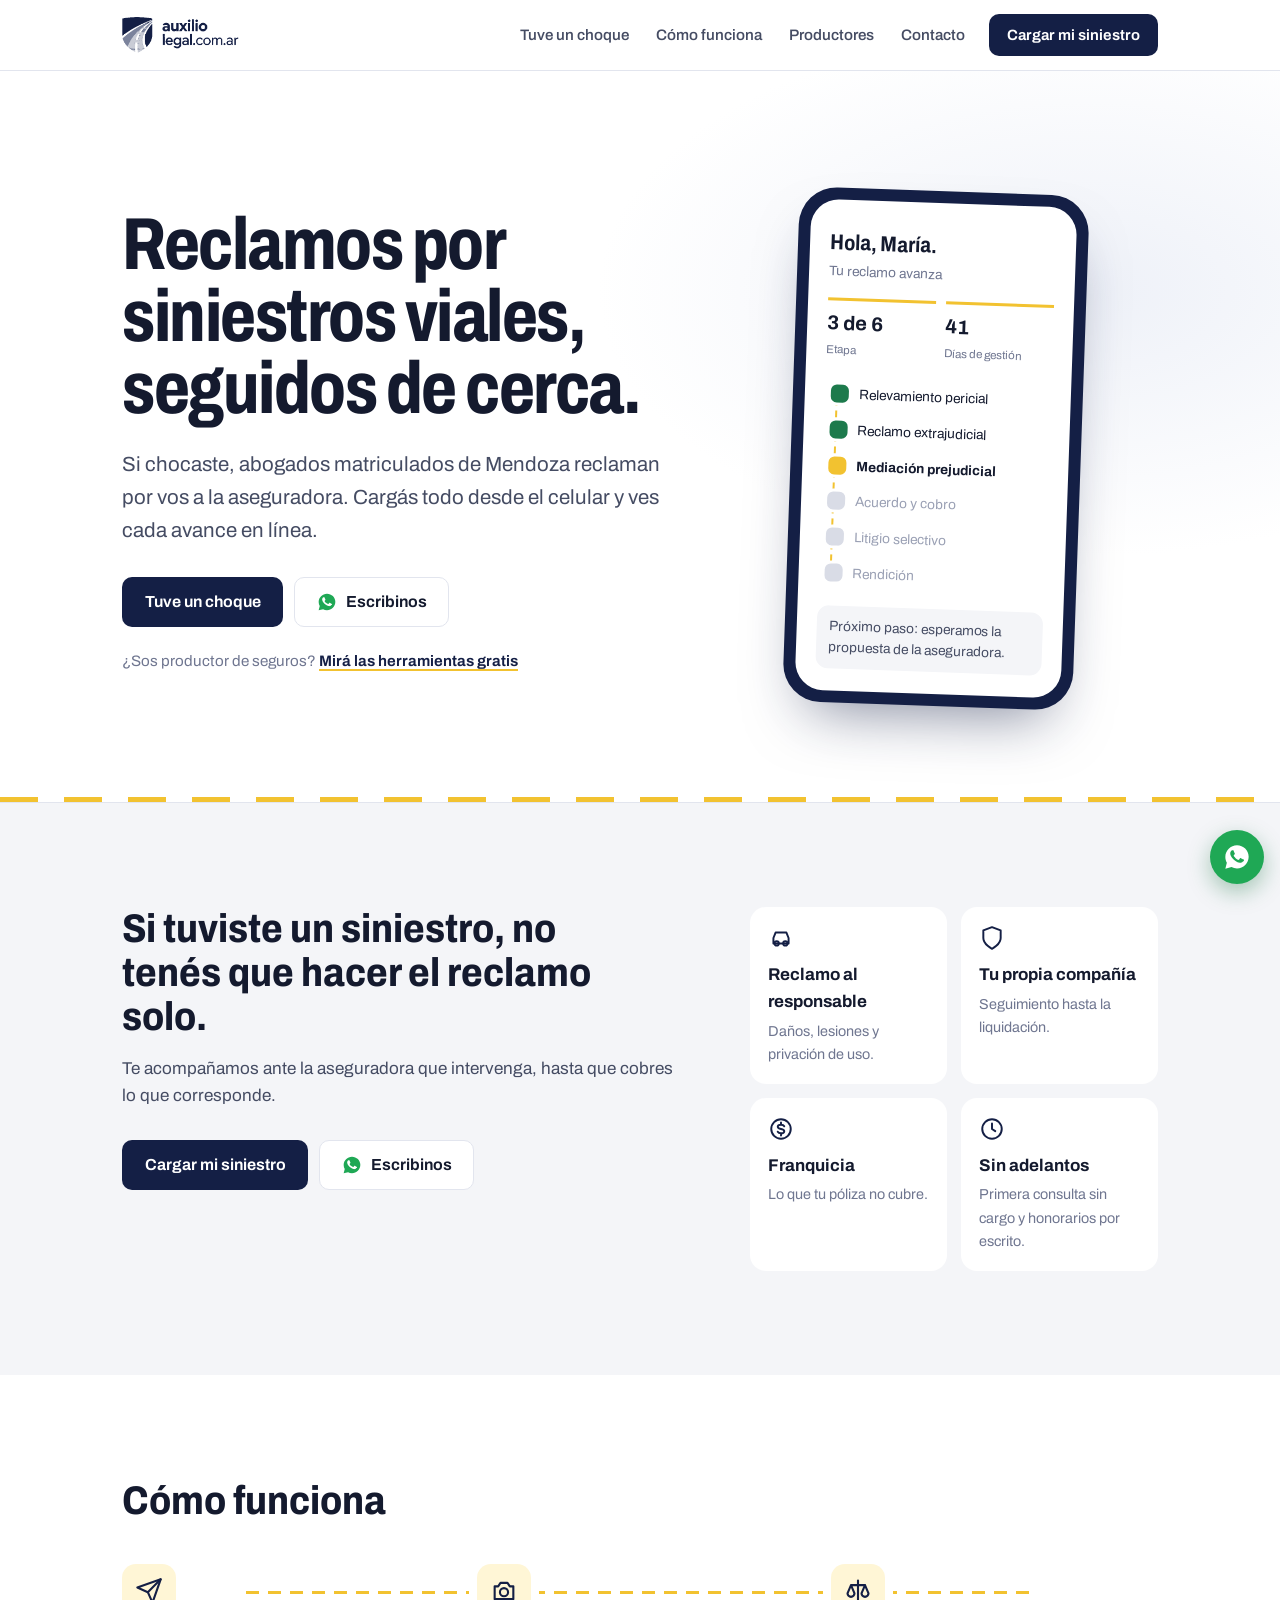
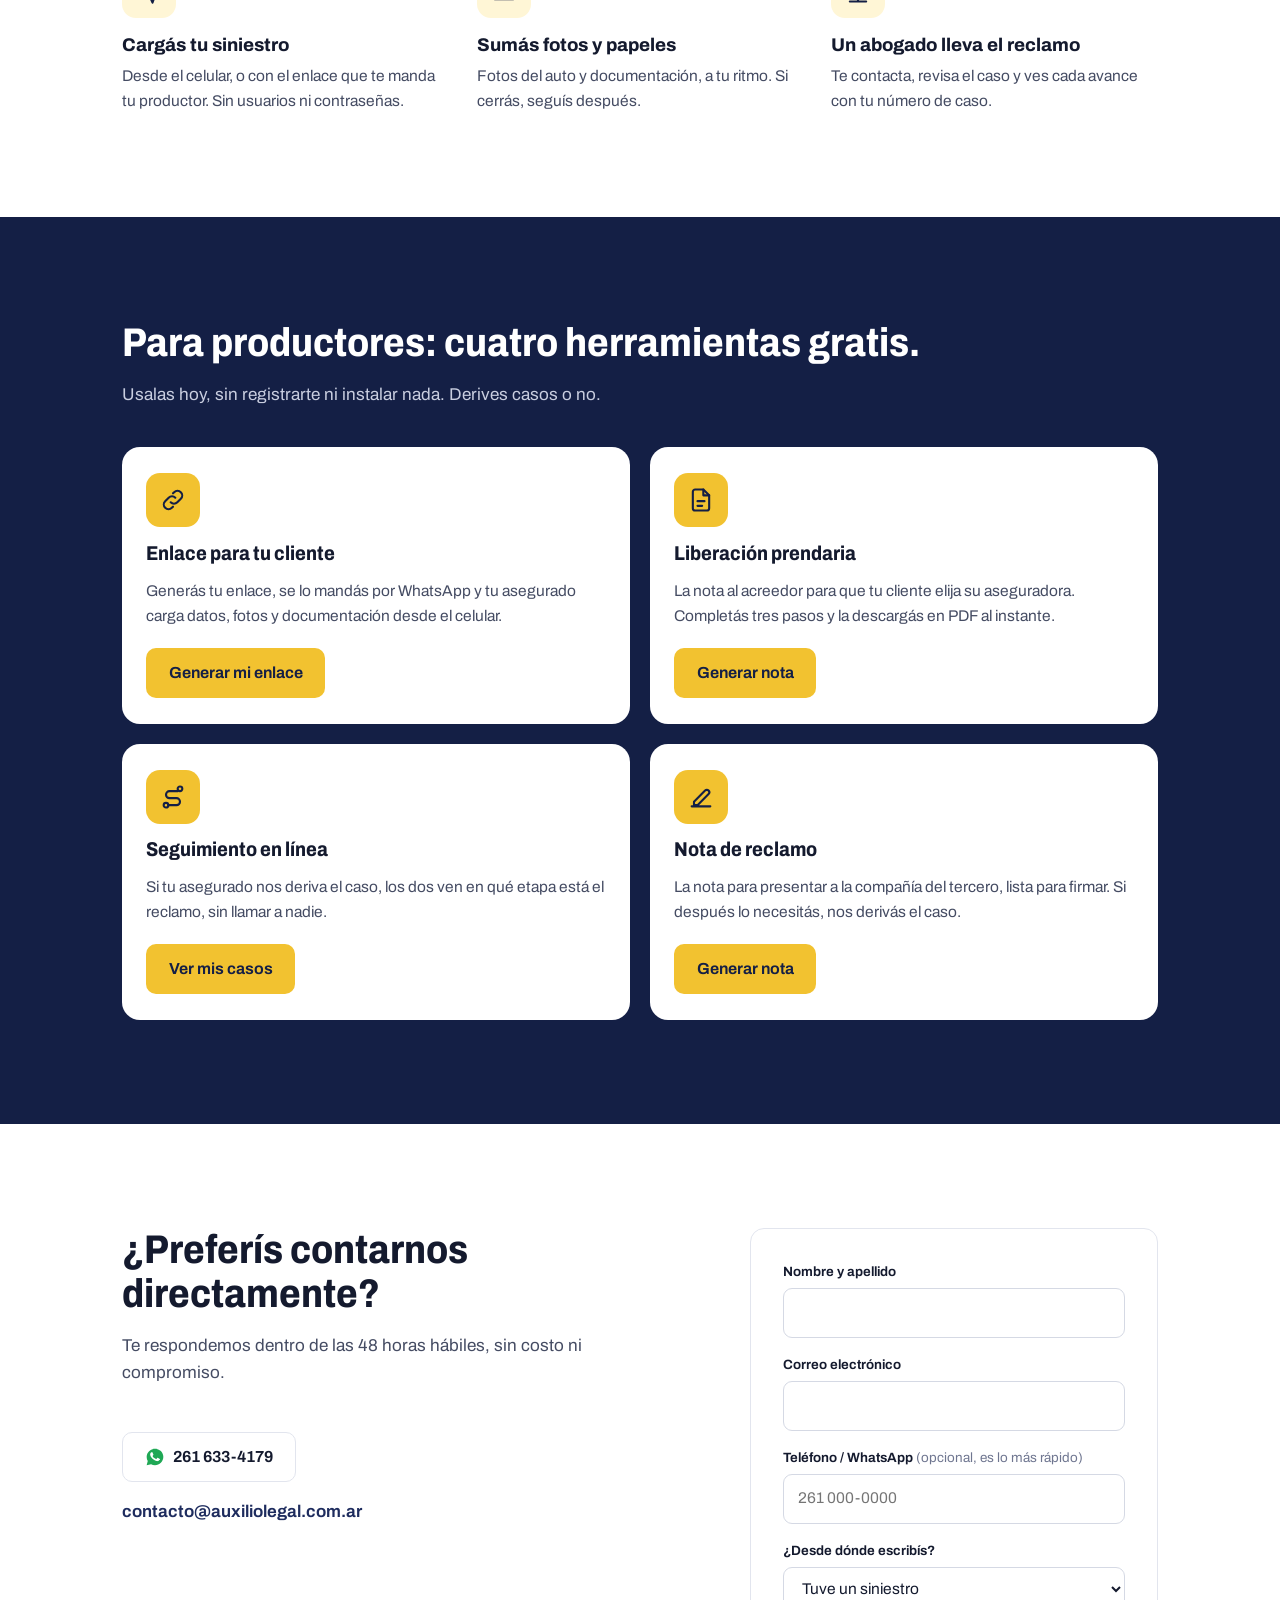
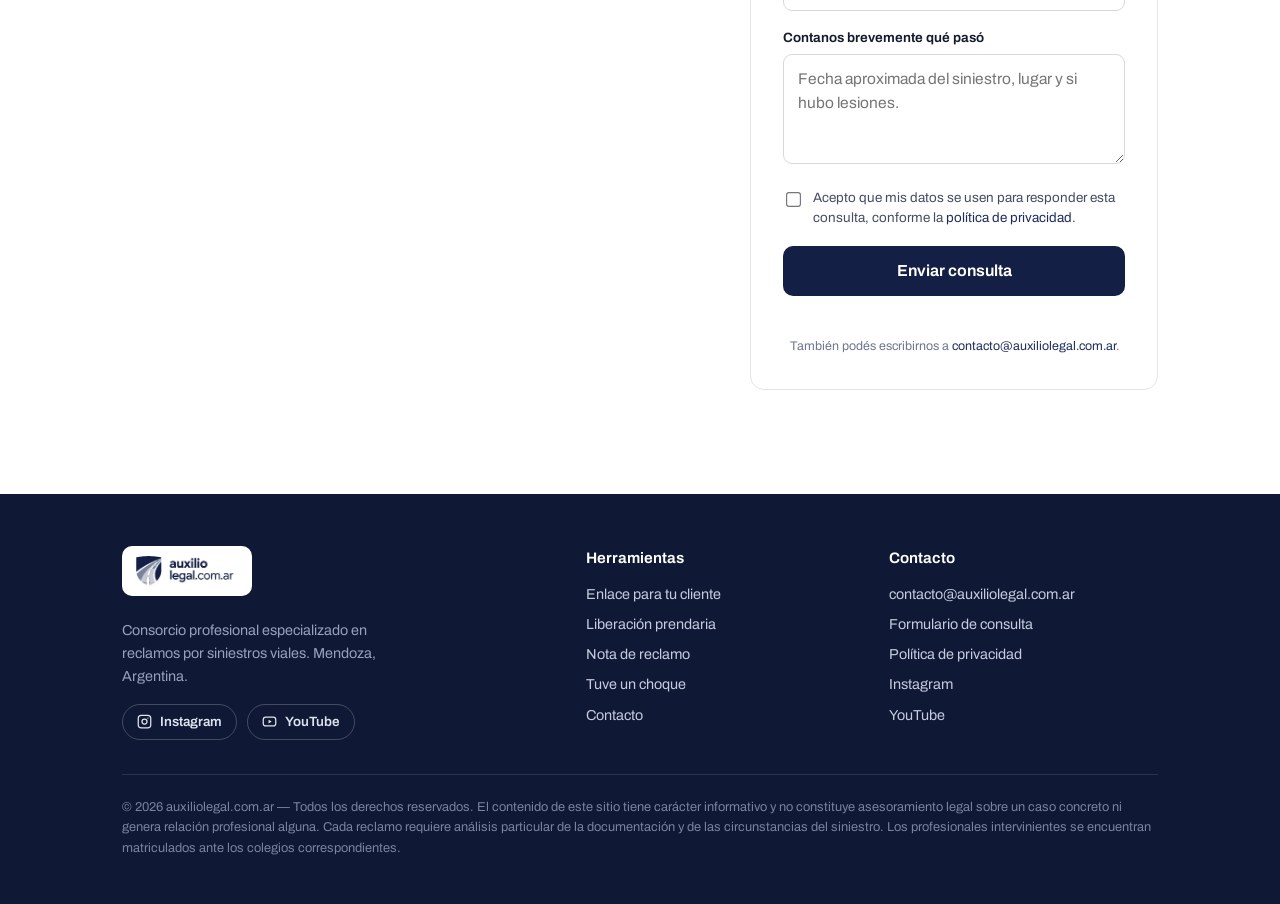
==== commit 27ef152b: "Quitar abogado responsable nombrado del sitio Co-Authored-By: Claude Opus 5.5 <noreply@anthropic.com" ====
--- a/index.html
+++ b/index.html
@@ -186,7 +186,7 @@
         <span class="foot-logo"><img src="/assets/logo.png" alt="AuxilioLegal"></span>
         <p style="max-width:36ch">
           Consorcio profesional especializado en reclamos por siniestros viales.
-          Estudio responsable: Dr. Osvaldo D. Asensio. Mendoza, Argentina.
+          Mendoza, Argentina.
         </p>
         <ul class="social">
           <li><a href="https://www.instagram.com/auxiliolegal.ar/" target="_blank" rel="noopener"><svg viewBox="0 0 24 24" fill="none" stroke="currentColor" stroke-width="2" stroke-linecap="round" stroke-linejoin="round"><rect x="2" y="2" width="20" height="20" rx="5"/><circle cx="12" cy="12" r="4"/><circle cx="17.5" cy="6.5" r="1.1" fill="currentColor" stroke="none"/></svg>Instagram</a></li>
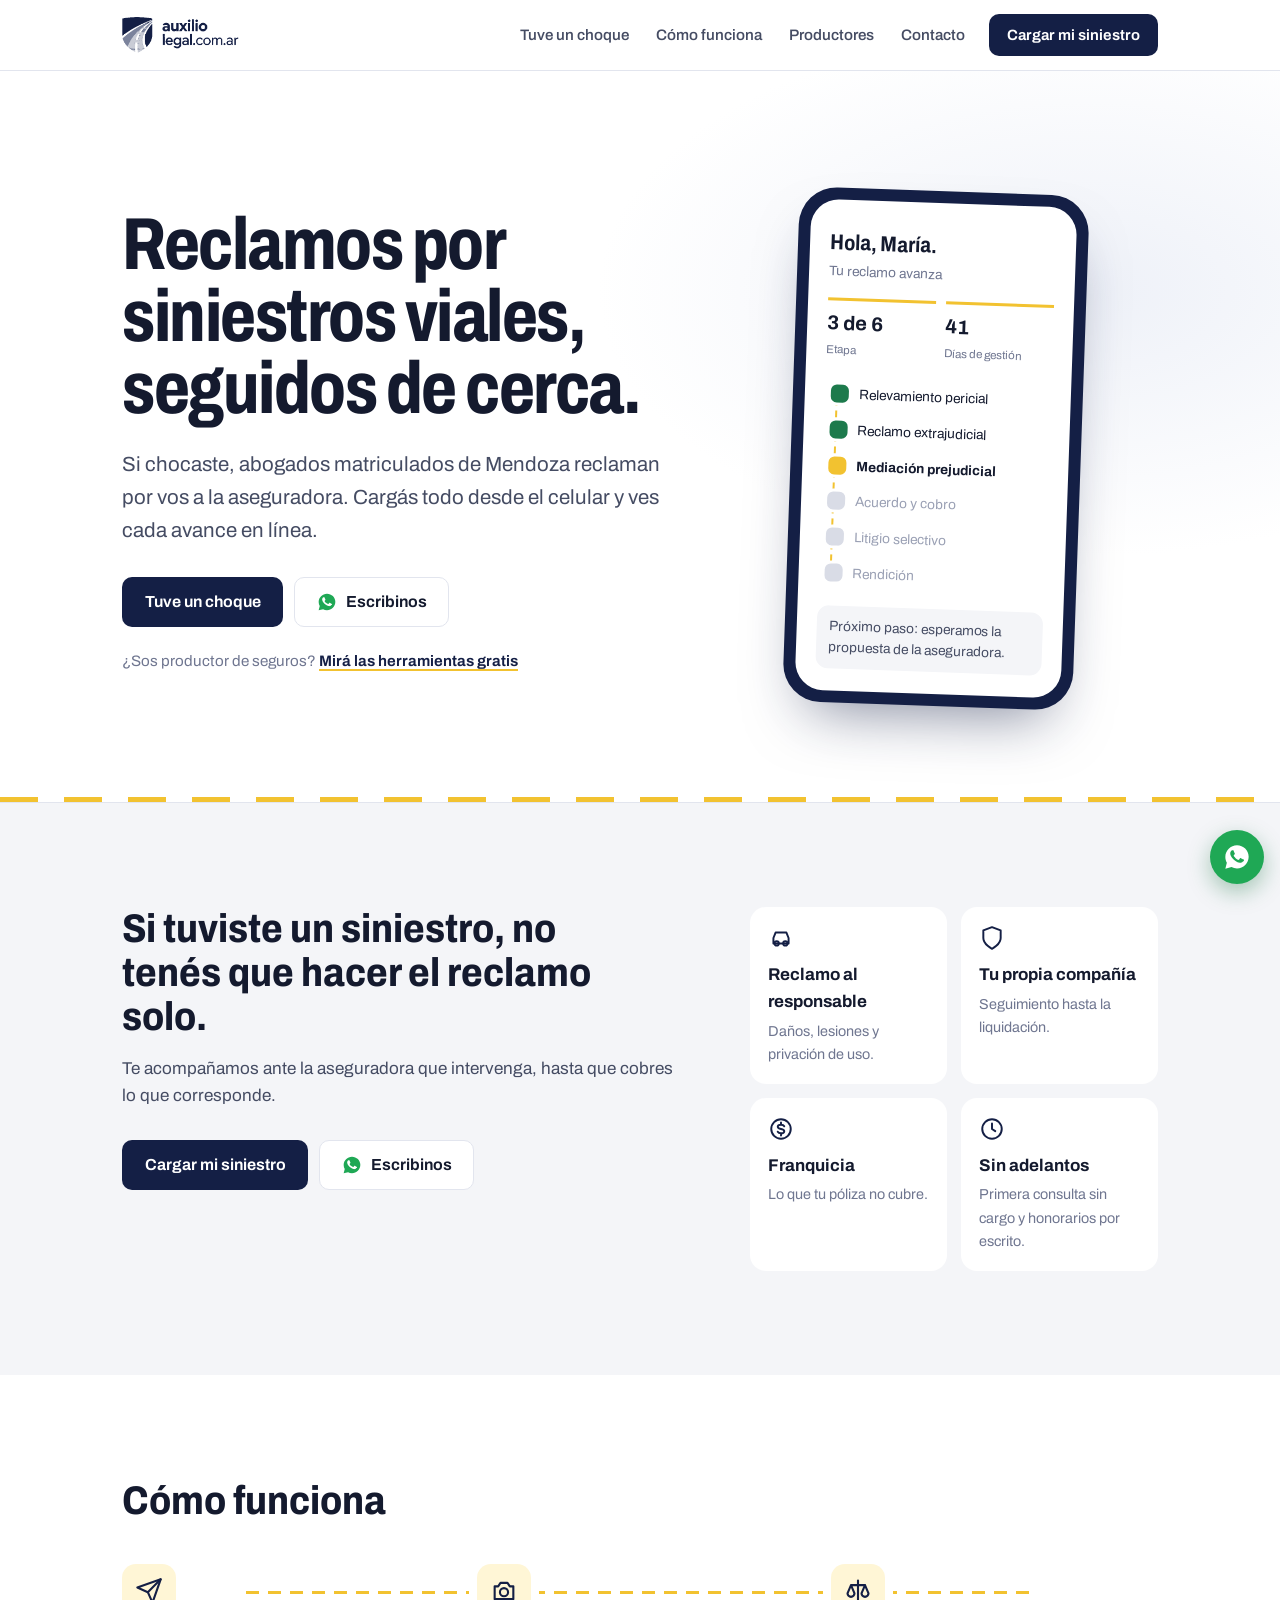
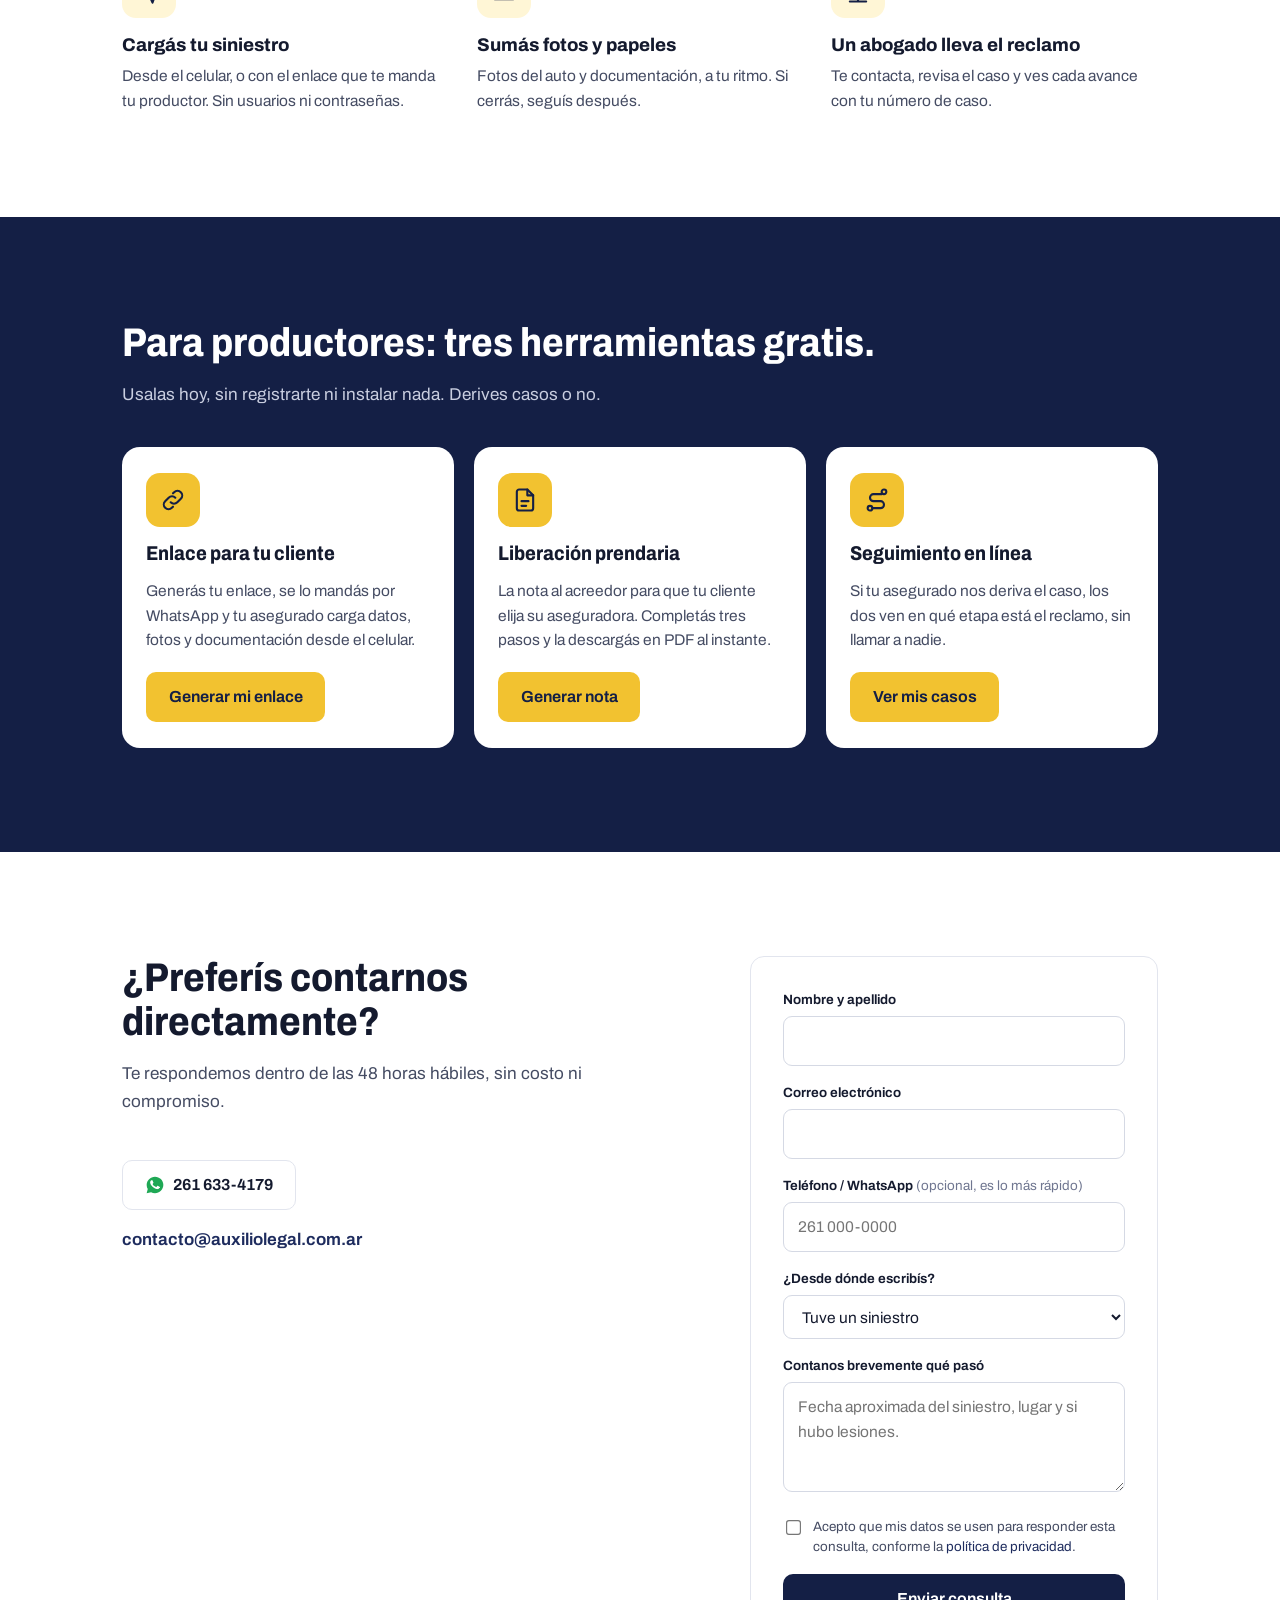
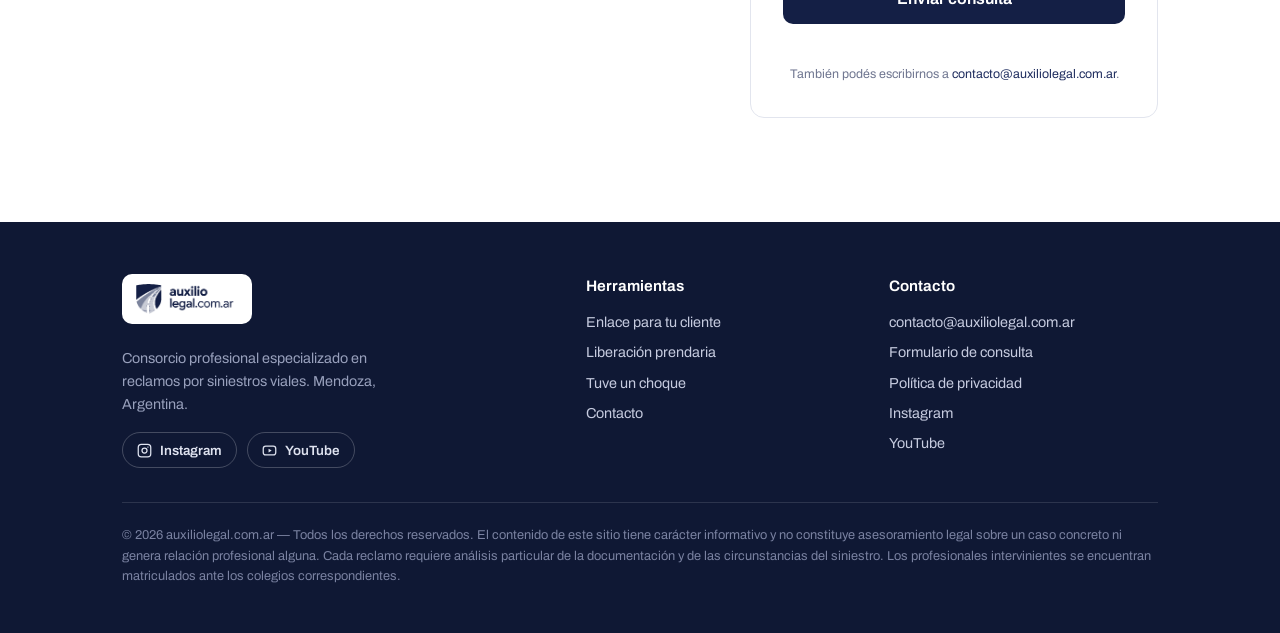
==== commit 066d7e97: "Pausar la nota de reclamo gratis: el caso lo maneja el estudio" ====
--- a/index.html
+++ b/index.html
@@ -97,9 +97,9 @@
 </section>
 <section id="productores" class="band tools-band">
   <div class="wrap">
-    <h2>Para productores: cuatro herramientas gratis.</h2>
+    <h2>Para productores: tres herramientas gratis.</h2>
     <p class="sub">Usalas hoy, sin registrarte ni instalar nada. Derives casos o no.</p>
-    <div class="tools tools4">
+    <div class="tools">
       <article class="tool-card">
         <span class="tile"><svg class="ic" viewBox="0 0 24 24" aria-hidden="true"><path d="M10 14a4 4 0 0 0 5.7 0l3-3a4 4 0 0 0-5.7-5.7l-1 1"/><path d="M14 10a4 4 0 0 0-5.7 0l-3 3a4 4 0 0 0 5.7 5.7l1-1"/></svg></span>
         <h3>Enlace para tu cliente</h3>
@@ -118,12 +118,6 @@
         <p>Si tu asegurado nos deriva el caso, los dos ven en qué etapa está el reclamo, sin llamar a nadie.</p>
         <a class="btn btn-road" href="/enlace">Ver mis casos</a>
       </article>
-      <article class="tool-card">
-        <span class="tile"><svg class="ic" viewBox="0 0 24 24" aria-hidden="true"><path d="M4 20h16M6 16l9.5-9.5a2.1 2.1 0 0 1 3 3L9 19H6z"/></svg></span>
-        <h3>Nota de reclamo</h3>
-        <p>La nota para presentar a la compañía del tercero, lista para firmar. Si después lo necesitás, nos derivás el caso.</p>
-        <a class="btn btn-road" href="/nota">Generar nota</a>
-      </article>
     </div>
   </div>
 </section>
@@ -153,9 +147,9 @@
         <div class="field">
           <label for="tipo">¿Desde dónde escribís?</label>
           <select id="tipo" name="tipo">
-            <option>Tuve un siniestro</option>
-            <option>Soy productor de seguros</option>
-            <option>Otra consulta</option>
+            <option value="Soy damnificado en un siniestro">Tuve un siniestro</option>
+            <option value="Soy Productor Asesor de Seguros">Soy productor de seguros</option>
+            <option value="Otra consulta">Otra consulta</option>
           </select>
         </div>
         <div class="field">
@@ -198,7 +192,6 @@
         <ul class="foot-links">
           <li><a href="/enlace">Enlace para tu cliente</a></li>
           <li><a href="/prendaria">Liberación prendaria</a></li>
-          <li><a href="/nota">Nota de reclamo</a></li>
           <li><a href="/choque">Tuve un choque</a></li>
           <li><a href="#contacto">Contacto</a></li>
         </ul>
@@ -237,6 +230,8 @@
     e.preventDefault();
     var nombre=f.nombre.value.trim(), email=f.email.value.trim(), mensaje=f.mensaje.value.trim();
     if(!nombre||!email||!mensaje){ say("Completá nombre, correo y tu consulta.",false); return; }
+    if(mensaje.length<5){ say("Contanos un poco más en la consulta.",false); return; }
+    if(nombre.length>120||mensaje.length>4000){ say("El texto es demasiado largo.",false); return; }
     if(!/^[^@\s]+@[^@\s]+\.[^@\s]+$/.test(email)){ say("Revisá el correo, parece incompleto.",false); return; }
     if(f.empresa.value){ f.reset(); say("Listo, recibimos tu consulta.",true); return; }
     if(f.telefono.value.trim() && f.telefono.value.replace(/\D/g,"").length<8){ say("Revisá el teléfono: poné la característica y el número.",false); return; }
